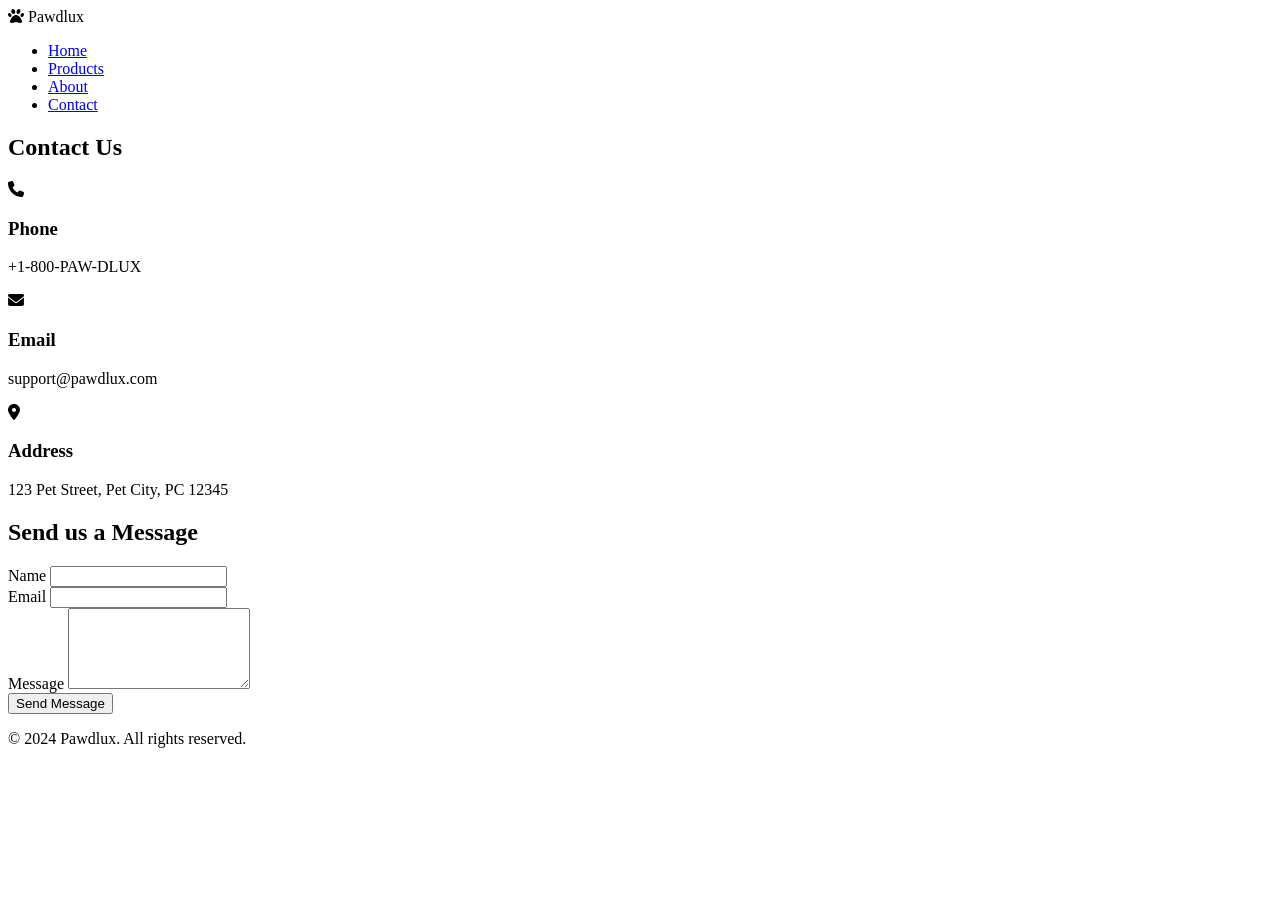
==== contact.html @ 3b96cb51 "Add contact.html with contact form and info" ====
<!DOCTYPE html>
<html lang="en">
<head>
    <meta charset="UTF-8">
    <meta name="viewport" content="width=device-width, initial-scale=1.0">
    <title>Contact - Pawdlux</title>
    <link rel="stylesheet" href="styles.css">
    <link rel="stylesheet" href="https://cdnjs.cloudflare.com/ajax/libs/font-awesome/6.4.0/css/all.min.css">
</head>
<body>
    <nav class="navbar">
        <div class="container">
            <div class="nav-content">
                <div class="logo">
                    <i class="fas fa-paw"></i> Pawdlux
                </div>
                <ul class="nav-menu">
                    <li><a href="index.html">Home</a></li>
                    <li><a href="products.html">Products</a></li>
                    <li><a href="about.html">About</a></li>
                    <li><a href="contact.html" class="active">Contact</a></li>
                </ul>
            </div>
        </div>
    </nav>

    <section class="page-header">
        <div class="container">
            <h1>Contact Us</h1>
        </div>
    </section>

    <div class="container">
        <div class="contact-wrapper">
            <div class="contact-info">
                <div class="info-card">
                    <i class="fas fa-phone"></i>
                    <h3>Phone</h3>
                    <p>+1-800-PAW-DLUX</p>
                </div>
                <div class="info-card">
                    <i class="fas fa-envelope"></i>
                    <h3>Email</h3>
                    <p>support@pawdlux.com</p>
                </div>
                <div class="info-card">
                    <i class="fas fa-map-marker-alt"></i>
                    <h3>Address</h3>
                    <p>123 Pet Street, Pet City, PC 12345</p>
                </div>
            </div>

            <form class="contact-form" id="contactForm">
                <h2>Send us a Message</h2>
                <div class="form-group">
                    <label for="name">Name</label>
                    <input type="text" id="name" name="name" required>
                </div>
                <div class="form-group">
                    <label for="email">Email</label>
                    <input type="email" id="email" name="email" required>
                </div>
                <div class="form-group">
                    <label for="message">Message</label>
                    <textarea id="message" name="message" rows="5" required></textarea>
                </div>
                <button type="submit" class="btn btn-primary">Send Message</button>
            </form>
        </div>
    </div>

    <footer class="footer">
        <div class="container">
            <p>&copy; 2024 Pawdlux. All rights reserved.</p>
        </div>
    </footer>

    <script src="script.js"></script>
</body>
</html>
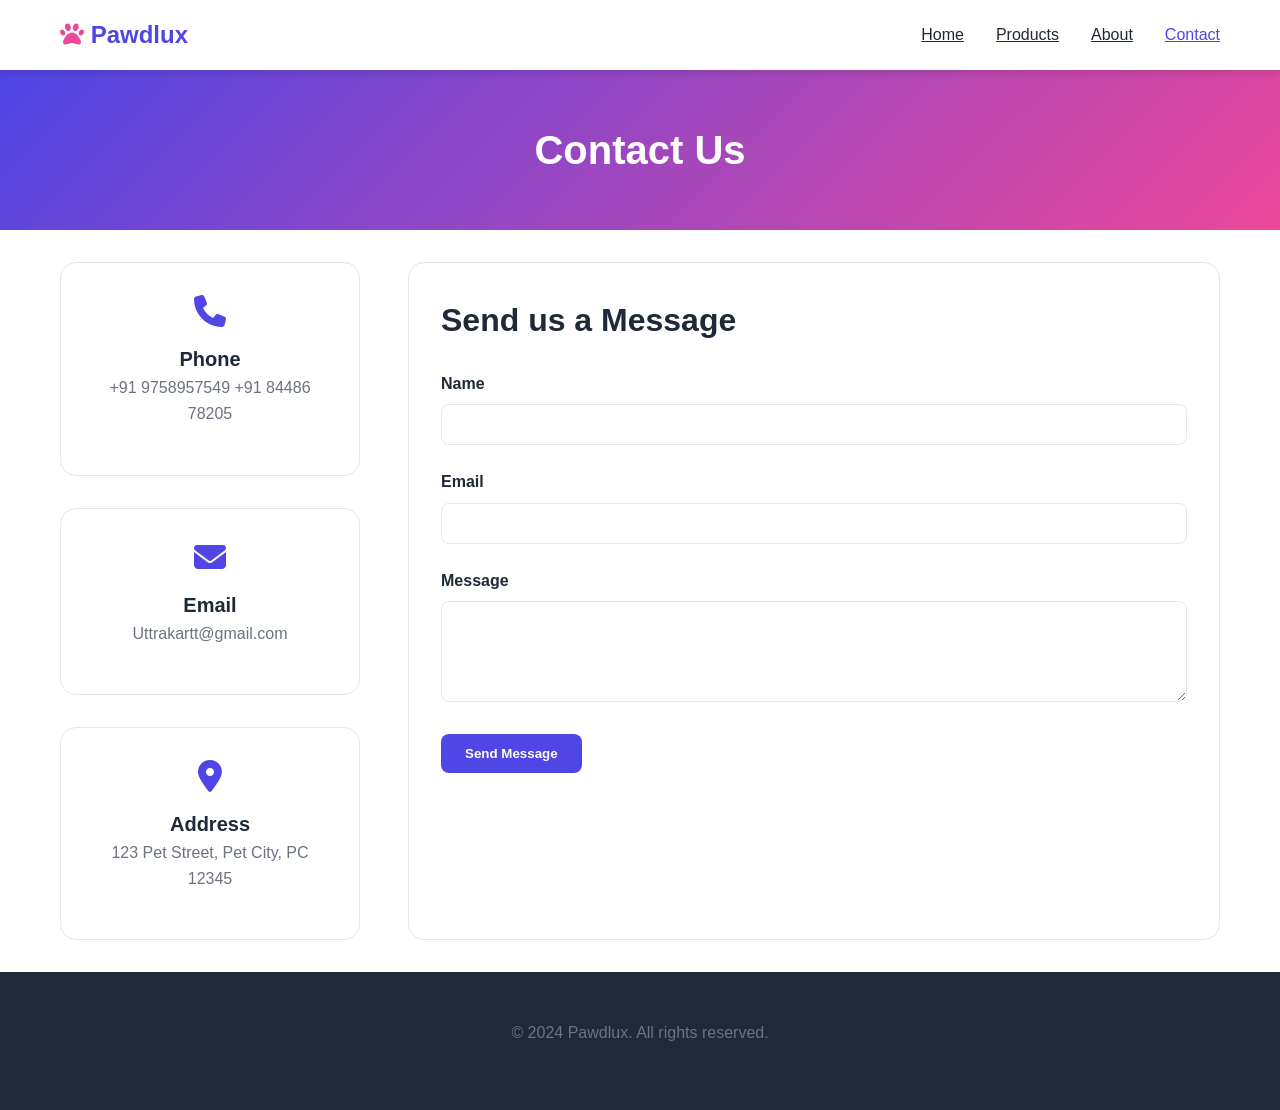
==== commit 49ae736b: "Update contact.html" ====
--- a/contact.html
+++ b/contact.html
@@ -36,12 +36,12 @@
                 <div class="info-card">
                     <i class="fas fa-phone"></i>
                     <h3>Phone</h3>
-                    <p>+1-800-PAW-DLUX</p>
+                    <p>+91 9758957549 +91 84486 78205</p>
                 </div>
                 <div class="info-card">
                     <i class="fas fa-envelope"></i>
                     <h3>Email</h3>
-                    <p>support@pawdlux.com</p>
+                    <p>Uttrakartt@gmail.com</p>
                 </div>
                 <div class="info-card">
                     <i class="fas fa-map-marker-alt"></i>
--- a/styles.css
+++ b/styles.css
@@ -0,0 +1,448 @@
+/* Pawdlux - Premium Pet Store CSS */
+
+* {
+    margin: 0;
+    padding: 0;
+    box-sizing: border-box;
+}
+
+:root {
+    --primary: #4F46E5;
+    --secondary: #EC4899;
+    --dark: #1F2937;
+    --light: #F9FAFB;
+    --gray: #6B7280;
+    --border: #E5E7EB;
+    --shadow: 0 4px 6px rgba(0, 0, 0, 0.1);
+    --shadow-lg: 0 10px 25px rgba(0, 0, 0, 0.15);
+}
+
+body {
+    font-family: 'Segoe UI', Tahoma, Geneva, Verdana, sans-serif;
+    color: var(--dark);
+    line-height: 1.6;
+}
+
+.container {
+    max-width: 1200px;
+    margin: 0 auto;
+    padding: 0 20px;
+}
+
+/* Typography */
+h1, h2, h3 { color: var(--dark); }
+h1 { font-size: 2.5rem; }
+h2 { font-size: 2rem; margin-bottom: 1.5rem; }
+h3 { font-size: 1.25rem; }
+p { color: var(--gray); margin-bottom: 1rem; }
+
+/* Buttons */
+.btn {
+    display: inline-block;
+    padding: 0.75rem 1.5rem;
+    background: var(--primary);
+    color: white;
+    border: none;
+    border-radius: 0.5rem;
+    cursor: pointer;
+    font-weight: 600;
+    transition: all 0.3s;
+    text-decoration: none;
+}
+
+.btn:hover {
+    background: #4338CA;
+    transform: translateY(-2px);
+    box-shadow: var(--shadow-lg);
+}
+
+.btn-small {
+    padding: 0.5rem 1rem;
+    font-size: 0.9rem;
+}
+
+.btn-primary {
+    background: var(--primary);
+}
+
+/* Navigation */
+.navbar {
+    background: white;
+    box-shadow: var(--shadow);
+    position: sticky;
+    top: 0;
+    z-index: 100;
+}
+
+.nav-content {
+    display: flex;
+    justify-content: space-between;
+    align-items: center;
+    padding: 1rem 0;
+}
+
+.logo {
+    font-size: 1.5rem;
+    font-weight: 700;
+    color: var(--primary);
+}
+
+.logo i { color: var(--secondary); }
+
+.nav-menu {
+    display: flex;
+    list-style: none;
+    gap: 2rem;
+}
+
+.nav-menu a {
+    color: var(--dark);
+    font-weight: 500;
+    position: relative;
+}
+
+.nav-menu a.active {
+    color: var(--primary);
+}
+
+.nav-toggle {
+    display: none;
+    background: none;
+    border: none;
+    font-size: 1.5rem;
+    cursor: pointer;
+    color: var(--primary);
+}
+
+/* Hero Section */
+.hero {
+    background: linear-gradient(135deg, var(--primary) 0%, var(--secondary) 100%);
+    color: white;
+    padding: 5rem 0;
+    text-align: center;
+}
+
+.hero-content h1 {
+    color: white;
+    margin-bottom: 1rem;
+    font-size: 3.5rem;
+}
+
+.hero-content p {
+    color: rgba(255, 255, 255, 0.9);
+    font-size: 1.25rem;
+    margin-bottom: 2rem;
+}
+
+/* Features */
+.features {
+    background: var(--light);
+    padding: 4rem 0;
+}
+
+.features-grid {
+    display: grid;
+    grid-template-columns: repeat(auto-fit, minmax(250px, 1fr));
+    gap: 2rem;
+    margin-top: 3rem;
+}
+
+.feature-card {
+    background: white;
+    padding: 2rem;
+    border-radius: 1rem;
+    text-align: center;
+    box-shadow: var(--shadow);
+    transition: all 0.3s;
+}
+
+.feature-card:hover {
+    transform: translateY(-10px);
+    box-shadow: var(--shadow-lg);
+}
+
+.feature-card i {
+    font-size: 2.5rem;
+    color: var(--primary);
+    margin-bottom: 1rem;
+}
+
+/* Products Grid */
+.featured-products {
+    padding: 4rem 0;
+}
+
+.products-grid {
+    display: grid;
+    grid-template-columns: repeat(auto-fill, minmax(250px, 1fr));
+    gap: 2rem;
+    margin: 2rem 0;
+}
+
+.product-card {
+    background: white;
+    border: 1px solid var(--border);
+    border-radius: 1rem;
+    overflow: hidden;
+    transition: all 0.3s;
+}
+
+.product-card:hover {
+    box-shadow: var(--shadow-lg);
+    transform: translateY(-5px);
+}
+
+.product-image {
+    width: 100%;
+    height: 200px;
+    background: linear-gradient(135deg, #667eea 0%, #764ba2 100%);
+    display: flex;
+    align-items: center;
+    justify-content: center;
+    font-size: 4rem;
+    color: white;
+}
+
+.product-card h3 {
+    padding: 1rem 1rem 0;
+}
+
+.price {
+    color: var(--primary);
+    font-size: 1.5rem;
+    font-weight: 700;
+    padding: 0 1rem;
+}
+
+.rating {
+    padding: 0 1rem;
+    color: #FBBF24;
+    font-size: 0.9rem;
+}
+
+.product-card .btn {
+    width: calc(100% - 2rem);
+    margin: 1rem;
+}
+
+/* Page Header */
+.page-header {
+    background: linear-gradient(135deg, var(--primary) 0%, var(--secondary) 100%);
+    color: white;
+    padding: 3rem 0;
+    text-align: center;
+}
+
+.page-header h1 {
+    color: white;
+}
+
+/* Newsletter */
+.newsletter {
+    background: linear-gradient(135deg, var(--primary) 0%, var(--secondary) 100%);
+    color: white;
+    padding: 3rem 0;
+    text-align: center;
+}
+
+.newsletter h2 { color: white; }
+.newsletter p { color: rgba(255, 255, 255, 0.9); }
+
+.newsletter-form {
+    display: flex;
+    gap: 1rem;
+    max-width: 500px;
+    margin: 2rem auto;
+}
+
+.newsletter-form input {
+    flex: 1;
+    padding: 0.75rem 1rem;
+    border: none;
+    border-radius: 0.5rem;
+}
+
+/* Footer */
+.footer {
+    background: var(--dark);
+    color: white;
+    padding: 3rem 0;
+    text-align: center;
+}
+
+.footer-content {
+    display: grid;
+    grid-template-columns: repeat(auto-fit, minmax(250px, 1fr));
+    gap: 2rem;
+    margin-bottom: 2rem;
+}
+
+.footer-section h3, .footer-section h4 {
+    color: white;
+}
+
+.footer-section a {
+    color: rgba(255, 255, 255, 0.8);
+}
+
+.social-links {
+    display: flex;
+    gap: 1rem;
+    margin-top: 1rem;
+}
+
+.social-links a {
+    display: inline-flex;
+    align-items: center;
+    justify-content: center;
+    width: 40px;
+    height: 40px;
+    background: var(--primary);
+    border-radius: 50%;
+    color: white;
+    transition: background 0.3s;
+}
+
+.social-links a:hover {
+    background: var(--secondary);
+}
+
+/* About Section */
+.about-section {
+    padding: 3rem 0;
+}
+
+.values-grid {
+    display: grid;
+    grid-template-columns: repeat(auto-fit, minmax(250px, 1fr));
+    gap: 2rem;
+    margin: 2rem 0;
+}
+
+.value-card {
+    background: linear-gradient(135deg, var(--primary) 0%, var(--secondary) 100%);
+    color: white;
+    padding: 2rem;
+    border-radius: 1rem;
+    text-align: center;
+}
+
+.value-card i {
+    font-size: 2.5rem;
+    margin-bottom: 1rem;
+}
+
+.value-card h3 { color: white; }
+
+.stats-section {
+    display: grid;
+    grid-template-columns: repeat(4, 1fr);
+    gap: 2rem;
+    margin: 3rem 0;
+    padding: 3rem;
+    background: linear-gradient(135deg, var(--primary) 0%, var(--secondary) 100%);
+    border-radius: 1rem;
+    color: white;
+    text-align: center;
+}
+
+.stat-card h3 {
+    font-size: 2.5rem;
+    color: white;
+}
+
+/* Contact Page */
+.contact-wrapper {
+    display: grid;
+    grid-template-columns: 300px 1fr;
+    gap: 3rem;
+    padding: 2rem 0;
+}
+
+.contact-info {
+    display: flex;
+    flex-direction: column;
+    gap: 2rem;
+}
+
+.info-card {
+    background: white;
+    border: 1px solid var(--border);
+    padding: 2rem;
+    border-radius: 1rem;
+    text-align: center;
+}
+
+.info-card i {
+    font-size: 2rem;
+    color: var(--primary);
+    margin-bottom: 1rem;
+}
+
+.contact-form {
+    background: white;
+    padding: 2rem;
+    border-radius: 1rem;
+    border: 1px solid var(--border);
+}
+
+.form-group {
+    margin-bottom: 1.5rem;
+}
+
+.form-group label {
+    display: block;
+    margin-bottom: 0.5rem;
+    font-weight: 600;
+}
+
+.form-group input,
+.form-group textarea {
+    width: 100%;
+    padding: 0.75rem;
+    border: 1px solid var(--border);
+    border-radius: 0.5rem;
+    font-family: inherit;
+}
+
+.form-group input:focus,
+.form-group textarea:focus {
+    outline: none;
+    border-color: var(--primary);
+    box-shadow: 0 0 0 3px rgba(79, 70, 229, 0.1);
+}
+
+.view-all {
+    text-align: center;
+    margin-top: 2rem;
+}
+
+/* Responsive */
+@media (max-width: 768px) {
+    .nav-menu {
+        display: none;
+        position: absolute;
+        top: 100%;
+        left: 0;
+        right: 0;
+        background: white;
+        flex-direction: column;
+        gap: 1rem;
+        padding: 1rem;
+    }
+
+    .nav-menu.active { display: flex; }
+    .nav-toggle { display: block; }
+
+    .hero-content h1 { font-size: 2rem; }
+    .contact-wrapper { grid-template-columns: 1fr; }
+    .products-grid { grid-template-columns: repeat(auto-fill, minmax(200px, 1fr)); }
+    .stats-section { grid-template-columns: repeat(2, 1fr); }
+}
+
+@media (max-width: 480px) {
+    h1 { font-size: 1.5rem; }
+    h2 { font-size: 1.25rem; }
+    .products-grid { grid-template-columns: 1fr; }
+    .stats-section { grid-template-columns: 1fr; }
+}
